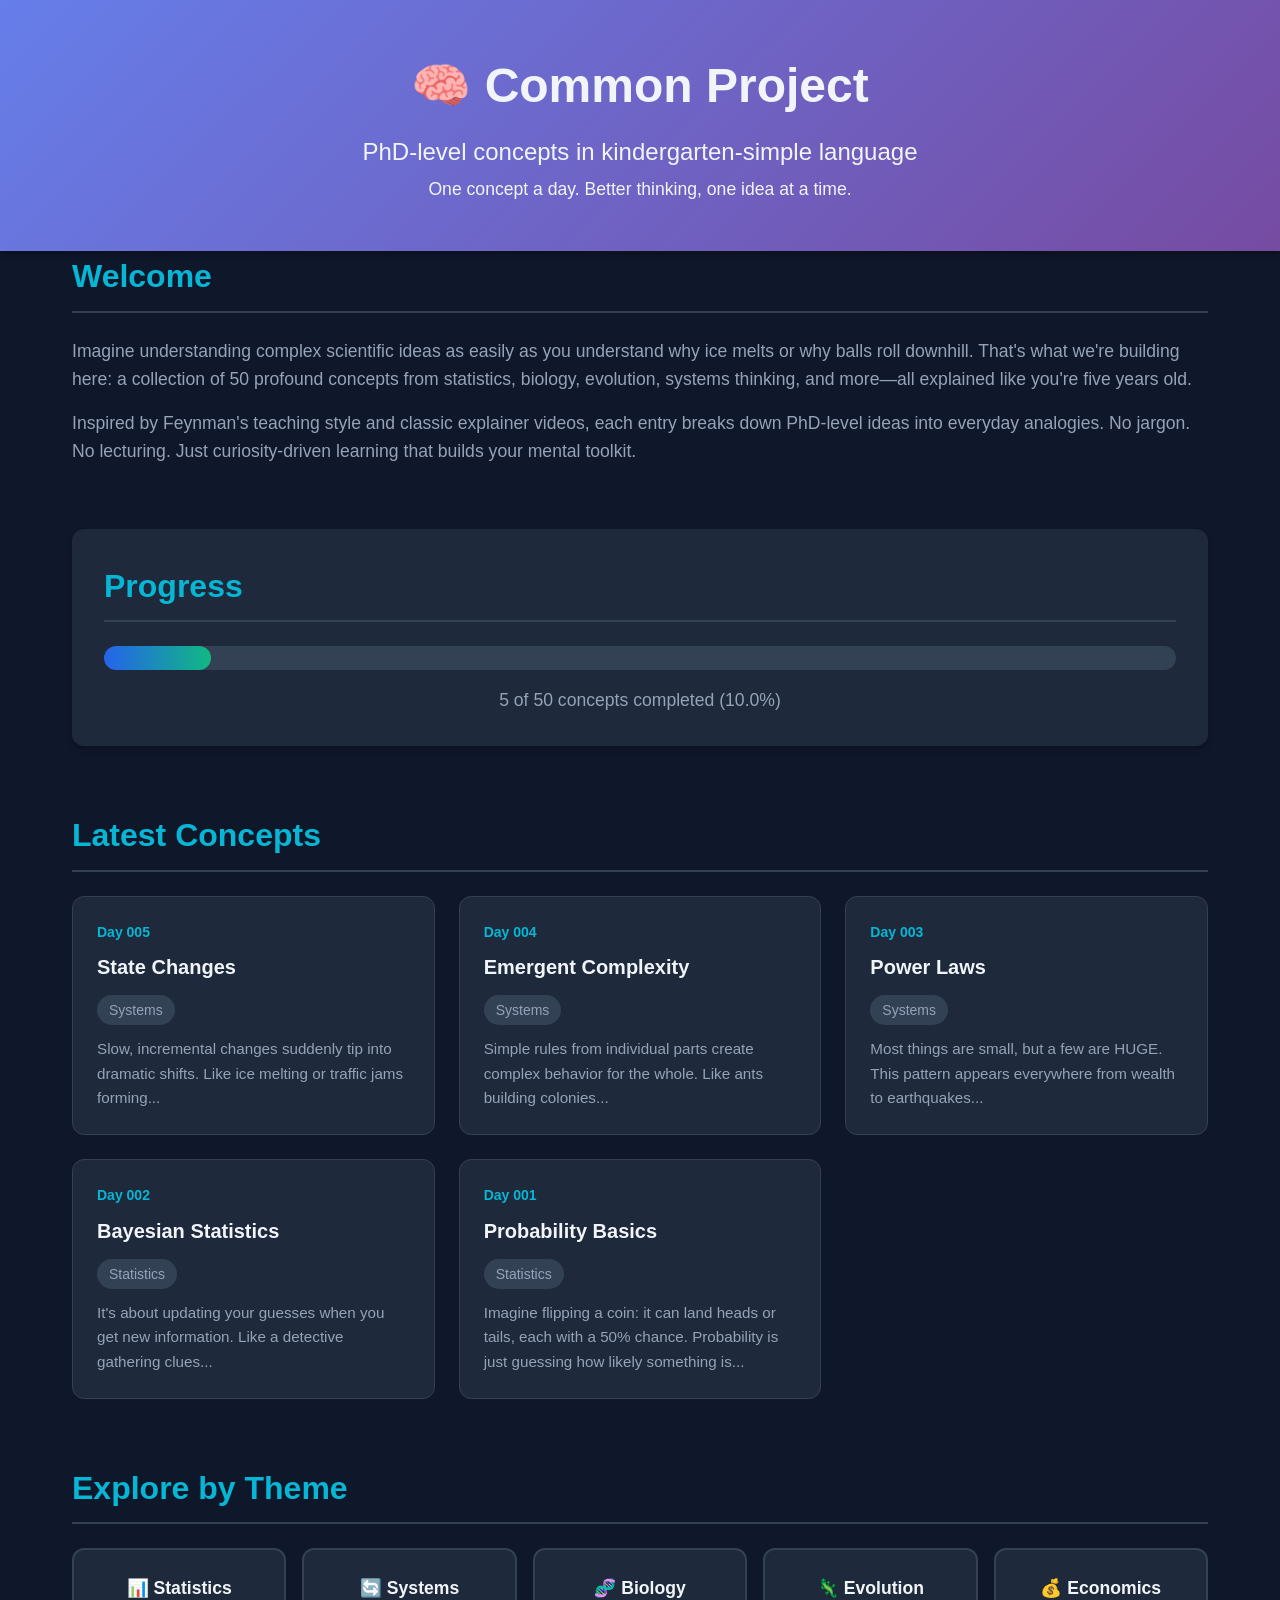
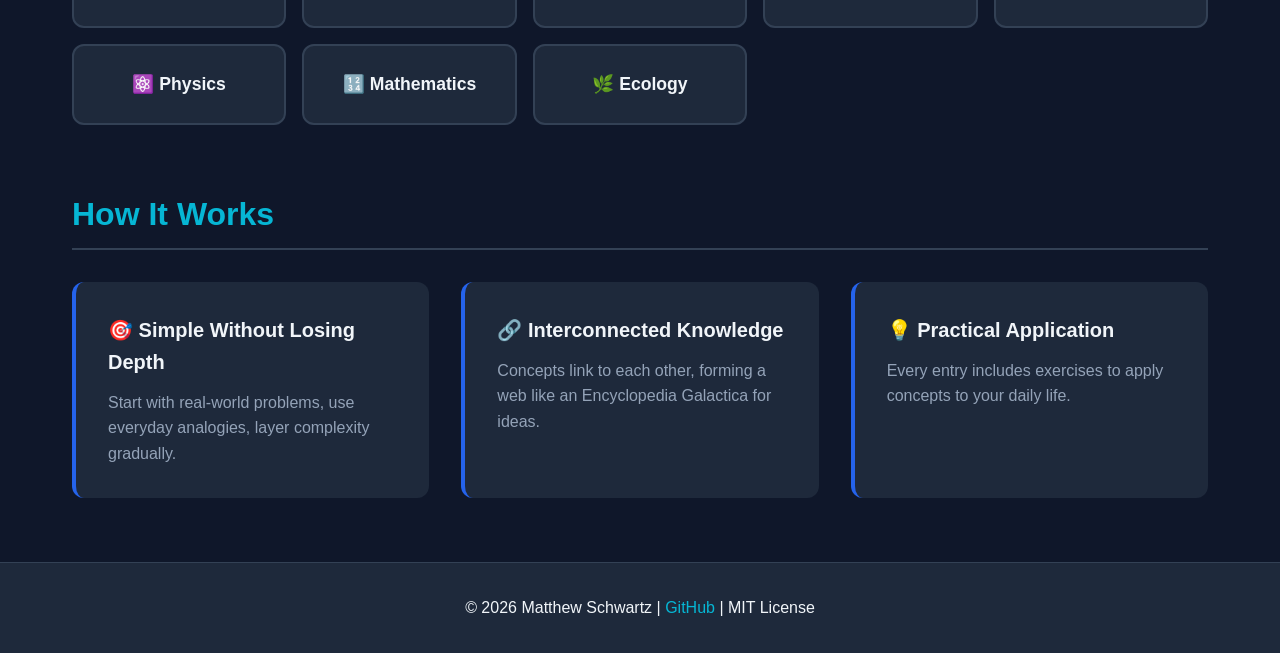
==== docs/index.html @ bb68b334 "feat: Complete repository build-out with comprehensive improvements - Initial 5 concept entries (Day" ====
<!DOCTYPE html>
<html lang="en">
<head>
    <meta charset="UTF-8">
    <meta name="viewport" content="width=device-width, initial-scale=1.0">
    <meta name="description" content="Common Project: PhD-level concepts explained in kindergarten-simple language. One concept a day to build better mental models.">
    <meta name="author" content="Matthew Schwartz">
    <title>Common Project - One Concept a Day</title>
    <link rel="stylesheet" href="styles.css">
</head>
<body>
    <header>
        <div class="container">
            <h1>🧠 Common Project</h1>
            <p class="tagline">PhD-level concepts in kindergarten-simple language</p>
            <p class="subtitle">One concept a day. Better thinking, one idea at a time.</p>
        </div>
    </header>

    <main class="container">
        <section class="intro">
            <h2>Welcome</h2>
            <p>
                Imagine understanding complex scientific ideas as easily as you understand why ice melts or 
                why balls roll downhill. That's what we're building here: a collection of 50 profound concepts 
                from statistics, biology, evolution, systems thinking, and more—all explained like you're five years old.
            </p>
            <p>
                Inspired by Feynman's teaching style and classic explainer videos, each entry breaks down 
                PhD-level ideas into everyday analogies. No jargon. No lecturing. Just curiosity-driven learning 
                that builds your mental toolkit.
            </p>
        </section>

        <section class="progress">
            <h2>Progress</h2>
            <div class="progress-bar">
                <div class="progress-fill" id="progressBar"></div>
            </div>
            <p id="progressText">Loading...</p>
        </section>

        <section class="entries">
            <h2>Latest Concepts</h2>
            <div id="entriesList" class="entries-grid">
                <!-- Entries will be loaded dynamically -->
            </div>
        </section>

        <section class="themes">
            <h2>Explore by Theme</h2>
            <div class="theme-grid">
                <a href="#statistics" class="theme-card">📊 Statistics</a>
                <a href="#systems" class="theme-card">🔄 Systems</a>
                <a href="#biology" class="theme-card">🧬 Biology</a>
                <a href="#evolution" class="theme-card">🦎 Evolution</a>
                <a href="#economics" class="theme-card">💰 Economics</a>
                <a href="#physics" class="theme-card">⚛️ Physics</a>
                <a href="#mathematics" class="theme-card">🔢 Mathematics</a>
                <a href="#ecology" class="theme-card">🌿 Ecology</a>
            </div>
        </section>

        <section class="about">
            <h2>How It Works</h2>
            <div class="features">
                <div class="feature">
                    <h3>🎯 Simple Without Losing Depth</h3>
                    <p>Start with real-world problems, use everyday analogies, layer complexity gradually.</p>
                </div>
                <div class="feature">
                    <h3>🔗 Interconnected Knowledge</h3>
                    <p>Concepts link to each other, forming a web like an Encyclopedia Galactica for ideas.</p>
                </div>
                <div class="feature">
                    <h3>💡 Practical Application</h3>
                    <p>Every entry includes exercises to apply concepts to your daily life.</p>
                </div>
            </div>
        </section>
    </main>

    <footer>
        <div class="container">
            <p>&copy; 2026 Matthew Schwartz | <a href="https://github.com/Matthew41785338/common-projects">GitHub</a> | MIT License</p>
        </div>
    </footer>

    <script src="script.js"></script>
</body>
</html>
---- docs/styles.css ----
:root {
    --primary-color: #2563eb;
    --secondary-color: #7c3aed;
    --background: #0f172a;
    --surface: #1e293b;
    --text: #f1f5f9;
    --text-muted: #94a3b8;
    --accent: #06b6d4;
    --success: #10b981;
    --border: #334155;
    --gradient: linear-gradient(135deg, #667eea 0%, #764ba2 100%);
}

* {
    margin: 0;
    padding: 0;
    box-sizing: border-box;
}

body {
    font-family: 'Inter', -apple-system, BlinkMacSystemFont, 'Segoe UI', Roboto, sans-serif;
    background: var(--background);
    color: var(--text);
    line-height: 1.6;
    min-height: 100vh;
}

.container {
    max-width: 1200px;
    margin: 0 auto;
    padding: 0 2rem;
}

/* Header */
header {
    background: var(--gradient);
    padding: 3rem 0;
    text-align: center;
    box-shadow: 0 4px 6px rgba(0, 0, 0, 0.3);
}

header h1 {
    font-size: 3rem;
    font-weight: 800;
    margin-bottom: 0.5rem;
    animation: fadeInDown 0.8s ease;
}

.tagline {
    font-size: 1.5rem;
    opacity: 0.95;
    margin-bottom: 0.25rem;
    animation: fadeInDown 0.8s ease 0.2s both;
}

.subtitle {
    font-size: 1.1rem;
    opacity: 0.85;
    animation: fadeInDown 0.8s ease 0.4s both;
}

/* Main Content */
main {
    padding: 3rem 0;
}

section {
    margin-bottom: 4rem;
}

h2 {
    font-size: 2rem;
    margin-bottom: 1.5rem;
    color: var(--accent);
    border-bottom: 2px solid var(--border);
    padding-bottom: 0.5rem;
}

/* Intro */
.intro p {
    font-size: 1.1rem;
    margin-bottom: 1rem;
    color: var(--text-muted);
}

/* Progress Bar */
.progress {
    background: var(--surface);
    padding: 2rem;
    border-radius: 12px;
    box-shadow: 0 4px 6px rgba(0, 0, 0, 0.2);
}

.progress-bar {
    width: 100%;
    height: 24px;
    background: var(--border);
    border-radius: 12px;
    overflow: hidden;
    margin-bottom: 1rem;
}

.progress-fill {
    height: 100%;
    background: linear-gradient(90deg, var(--primary-color), var(--success));
    border-radius: 12px;
    transition: width 1s ease;
    width: 0%;
}

#progressText {
    text-align: center;
    font-size: 1.1rem;
    color: var(--text-muted);
}

/* Entries Grid */
.entries-grid {
    display: grid;
    grid-template-columns: repeat(auto-fill, minmax(320px, 1fr));
    gap: 1.5rem;
}

.entry-card {
    background: var(--surface);
    border-radius: 12px;
    padding: 1.5rem;
    border: 1px solid var(--border);
    transition: all 0.3s ease;
    cursor: pointer;
    text-decoration: none;
    color: inherit;
    display: block;
}

.entry-card:hover {
    transform: translateY(-4px);
    box-shadow: 0 8px 16px rgba(99, 102, 241, 0.3);
    border-color: var(--primary-color);
}

.entry-card .day {
    font-size: 0.875rem;
    color: var(--accent);
    font-weight: 600;
    margin-bottom: 0.5rem;
}

.entry-card h3 {
    font-size: 1.25rem;
    margin-bottom: 0.75rem;
    color: var(--text);
}

.entry-card .theme {
    display: inline-block;
    background: var(--border);
    color: var(--text-muted);
    padding: 0.25rem 0.75rem;
    border-radius: 20px;
    font-size: 0.875rem;
}

.entry-card .excerpt {
    color: var(--text-muted);
    margin-top: 0.75rem;
    font-size: 0.95rem;
}

/* Theme Grid */
.theme-grid {
    display: grid;
    grid-template-columns: repeat(auto-fill, minmax(200px, 1fr));
    gap: 1rem;
}

.theme-card {
    background: var(--surface);
    padding: 1.5rem;
    border-radius: 12px;
    text-align: center;
    text-decoration: none;
    color: var(--text);
    border: 2px solid var(--border);
    transition: all 0.3s ease;
    font-size: 1.1rem;
    font-weight: 600;
}

.theme-card:hover {
    background: var(--primary-color);
    border-color: var(--primary-color);
    transform: scale(1.05);
    box-shadow: 0 6px 12px rgba(37, 99, 235, 0.4);
}

/* Features */
.features {
    display: grid;
    grid-template-columns: repeat(auto-fit, minmax(280px, 1fr));
    gap: 2rem;
    margin-top: 2rem;
}

.feature {
    background: var(--surface);
    padding: 2rem;
    border-radius: 12px;
    border-left: 4px solid var(--primary-color);
}

.feature h3 {
    font-size: 1.25rem;
    margin-bottom: 0.75rem;
    color: var(--text);
}

.feature p {
    color: var(--text-muted);
}

/* Footer */
footer {
    background: var(--surface);
    padding: 2rem 0;
    text-align: center;
    border-top: 1px solid var(--border);
    margin-top: 4rem;
}

footer a {
    color: var(--accent);
    text-decoration: none;
    transition: color 0.3s ease;
}

footer a:hover {
    color: var(--primary-color);
}

/* Animations */
@keyframes fadeInDown {
    from {
        opacity: 0;
        transform: translateY(-20px);
    }
    to {
        opacity: 1;
        transform: translateY(0);
    }
}

/* Responsive */
@media (max-width: 768px) {
    header h1 {
        font-size: 2rem;
    }
    
    .tagline {
        font-size: 1.2rem;
    }
    
    .entries-grid,
    .theme-grid {
        grid-template-columns: 1fr;
    }
}
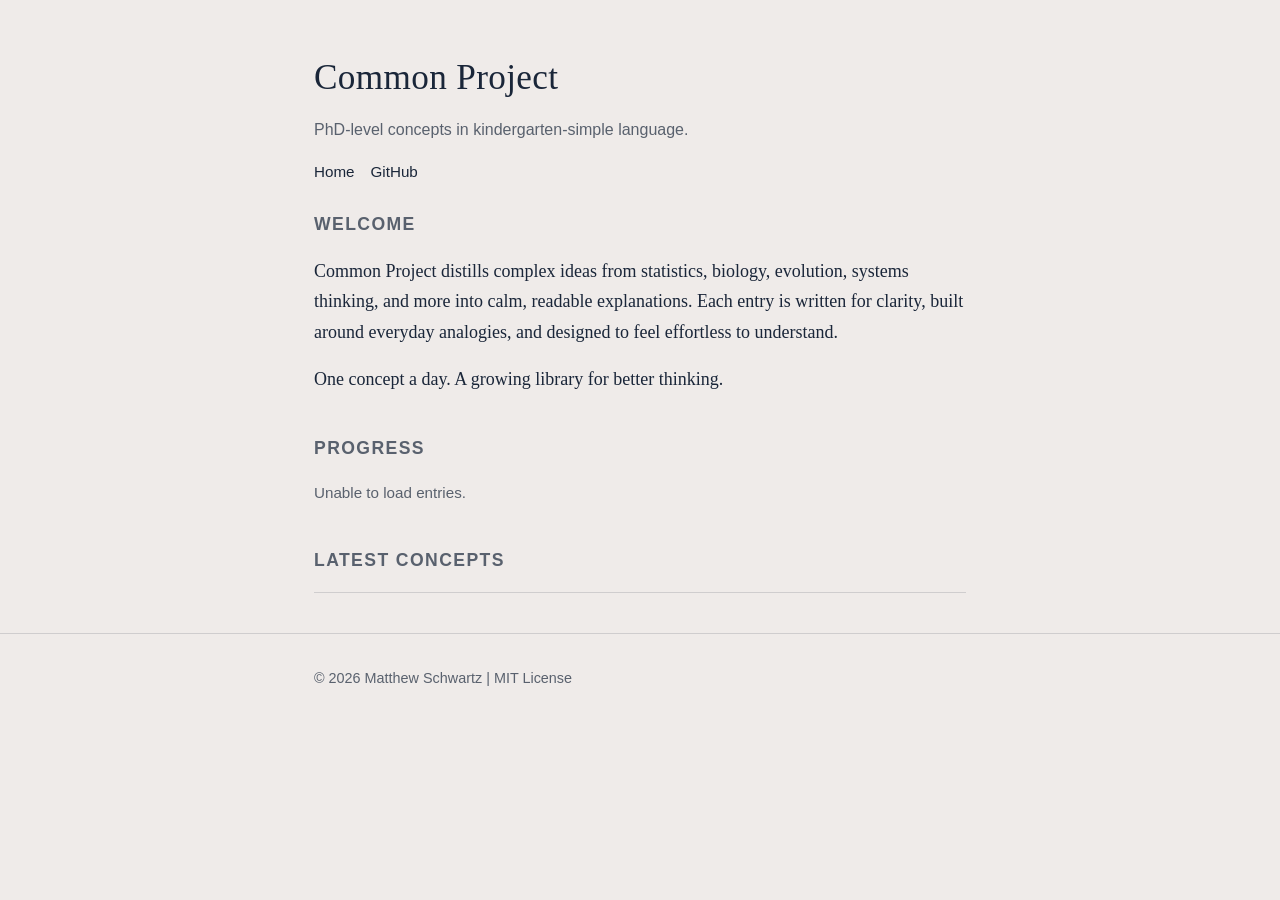
==== commit 62655865: "Redesign UI and refactor build pipeline" ====
--- a/docs/index.html
+++ b/docs/index.html
@@ -9,11 +9,14 @@
     <link rel="stylesheet" href="styles.css">
 </head>
 <body>
-    <header>
+    <header class="site-header">
         <div class="container">
-            <h1>🧠 Common Project</h1>
-            <p class="tagline">PhD-level concepts in kindergarten-simple language</p>
-            <p class="subtitle">One concept a day. Better thinking, one idea at a time.</p>
+            <h1 class="site-title">Common Project</h1>
+            <p class="site-subtitle">PhD-level concepts in kindergarten-simple language.</p>
+            <nav class="site-nav">
+                <a href="index.html">Home</a>
+                <a href="https://github.com/Matthew41785338/common-projects">GitHub</a>
+            </nav>
         </div>
     </header>
 
@@ -21,68 +24,31 @@
         <section class="intro">
             <h2>Welcome</h2>
             <p>
-                Imagine understanding complex scientific ideas as easily as you understand why ice melts or 
-                why balls roll downhill. That's what we're building here: a collection of 50 profound concepts 
-                from statistics, biology, evolution, systems thinking, and more—all explained like you're five years old.
+                Common Project distills complex ideas from statistics, biology, evolution, systems thinking, and more
+                into calm, readable explanations. Each entry is written for clarity, built around everyday analogies,
+                and designed to feel effortless to understand.
             </p>
             <p>
-                Inspired by Feynman's teaching style and classic explainer videos, each entry breaks down 
-                PhD-level ideas into everyday analogies. No jargon. No lecturing. Just curiosity-driven learning 
-                that builds your mental toolkit.
+                One concept a day. A growing library for better thinking.
             </p>
         </section>
 
         <section class="progress">
             <h2>Progress</h2>
-            <div class="progress-bar">
-                <div class="progress-fill" id="progressBar"></div>
-            </div>
-            <p id="progressText">Loading...</p>
+            <p id="progressText" class="progress-line">Loading...</p>
         </section>
 
         <section class="entries">
             <h2>Latest Concepts</h2>
-            <div id="entriesList" class="entries-grid">
+            <ul id="entriesList" class="entries-list">
                 <!-- Entries will be loaded dynamically -->
-            </div>
-        </section>
-
-        <section class="themes">
-            <h2>Explore by Theme</h2>
-            <div class="theme-grid">
-                <a href="#statistics" class="theme-card">📊 Statistics</a>
-                <a href="#systems" class="theme-card">🔄 Systems</a>
-                <a href="#biology" class="theme-card">🧬 Biology</a>
-                <a href="#evolution" class="theme-card">🦎 Evolution</a>
-                <a href="#economics" class="theme-card">💰 Economics</a>
-                <a href="#physics" class="theme-card">⚛️ Physics</a>
-                <a href="#mathematics" class="theme-card">🔢 Mathematics</a>
-                <a href="#ecology" class="theme-card">🌿 Ecology</a>
-            </div>
-        </section>
-
-        <section class="about">
-            <h2>How It Works</h2>
-            <div class="features">
-                <div class="feature">
-                    <h3>🎯 Simple Without Losing Depth</h3>
-                    <p>Start with real-world problems, use everyday analogies, layer complexity gradually.</p>
-                </div>
-                <div class="feature">
-                    <h3>🔗 Interconnected Knowledge</h3>
-                    <p>Concepts link to each other, forming a web like an Encyclopedia Galactica for ideas.</p>
-                </div>
-                <div class="feature">
-                    <h3>💡 Practical Application</h3>
-                    <p>Every entry includes exercises to apply concepts to your daily life.</p>
-                </div>
-            </div>
+            </ul>
         </section>
     </main>
 
-    <footer>
+    <footer class="site-footer">
         <div class="container">
-            <p>&copy; 2026 Matthew Schwartz | <a href="https://github.com/Matthew41785338/common-projects">GitHub</a> | MIT License</p>
+            <p>&copy; 2026 Matthew Schwartz | MIT License</p>
         </div>
     </footer>
 
--- a/docs/styles.css
+++ b/docs/styles.css
@@ -1,14 +1,12 @@
 :root {
-    --primary-color: #2563eb;
-    --secondary-color: #7c3aed;
-    --background: #0f172a;
-    --surface: #1e293b;
-    --text: #f1f5f9;
-    --text-muted: #94a3b8;
-    --accent: #06b6d4;
-    --success: #10b981;
-    --border: #334155;
-    --gradient: linear-gradient(135deg, #667eea 0%, #764ba2 100%);
+    --bg-color: #efebe9;
+    --text-color: #1a2639;
+    --text-muted: rgba(26, 38, 57, 0.7);
+    --link-color: #1a2639;
+    --link-hover: rgba(26, 38, 57, 0.6);
+    --border-color: rgba(26, 38, 57, 0.15);
+    --container-width: 700px;
+    --container-padding: 24px;
 }
 
 * {
@@ -18,250 +16,190 @@
 }
 
 body {
-    font-family: 'Inter', -apple-system, BlinkMacSystemFont, 'Segoe UI', Roboto, sans-serif;
-    background: var(--background);
-    color: var(--text);
-    line-height: 1.6;
-    min-height: 100vh;
+    background: var(--bg-color);
+    color: var(--text-color);
+    font-family: Georgia, "Times New Roman", serif;
+    font-size: 18px;
+    line-height: 1.7;
+}
+
+a {
+    color: var(--link-color);
+    text-decoration: none;
+    border-bottom: 1px solid transparent;
+    transition: border-color 0.2s ease, color 0.2s ease;
+}
+
+a:hover {
+    color: var(--link-hover);
+    border-color: var(--link-hover);
 }
 
 .container {
-    max-width: 1200px;
+    max-width: var(--container-width);
     margin: 0 auto;
-    padding: 0 2rem;
-}
-
-/* Header */
-header {
-    background: var(--gradient);
-    padding: 3rem 0;
-    text-align: center;
-    box-shadow: 0 4px 6px rgba(0, 0, 0, 0.3);
-}
-
-header h1 {
-    font-size: 3rem;
-    font-weight: 800;
-    margin-bottom: 0.5rem;
-    animation: fadeInDown 0.8s ease;
-}
-
-.tagline {
-    font-size: 1.5rem;
-    opacity: 0.95;
-    margin-bottom: 0.25rem;
-    animation: fadeInDown 0.8s ease 0.2s both;
-}
-
-.subtitle {
+    padding: 0 var(--container-padding);
+}
+
+.site-header {
+    padding: 48px 0 24px;
+}
+
+.site-title {
+    font-size: 2.2rem;
+    font-weight: 500;
+    letter-spacing: 0.01em;
+    margin-bottom: 8px;
+}
+
+.site-subtitle {
+    font-family: "Helvetica Neue", Arial, sans-serif;
+    font-size: 1rem;
+    color: var(--text-muted);
+}
+
+.site-nav {
+    margin-top: 16px;
+    font-family: "Helvetica Neue", Arial, sans-serif;
+    font-size: 0.95rem;
+    display: flex;
+    gap: 16px;
+    flex-wrap: wrap;
+}
+
+main {
+    padding: 24px 0 64px;
+}
+
+section {
+    margin-bottom: 40px;
+}
+
+h2 {
+    font-family: "Helvetica Neue", Arial, sans-serif;
     font-size: 1.1rem;
-    opacity: 0.85;
-    animation: fadeInDown 0.8s ease 0.4s both;
-}
-
-/* Main Content */
-main {
-    padding: 3rem 0;
-}
-
-section {
-    margin-bottom: 4rem;
-}
-
-h2 {
+    text-transform: uppercase;
+    letter-spacing: 0.08em;
+    color: var(--text-muted);
+    margin-bottom: 16px;
+}
+
+.intro p {
+    margin-bottom: 16px;
+}
+
+.progress-line {
+    font-family: "Helvetica Neue", Arial, sans-serif;
+    font-size: 0.95rem;
+    color: var(--text-muted);
+}
+
+.entries-list {
+    list-style: none;
+    border-top: 1px solid var(--border-color);
+}
+
+.entry-item {
+    padding: 18px 0;
+    border-bottom: 1px solid var(--border-color);
+}
+
+.entry-meta {
+    font-family: "Helvetica Neue", Arial, sans-serif;
+    font-size: 0.85rem;
+    color: var(--text-muted);
+    margin-bottom: 6px;
+}
+
+.entry-title {
+    font-size: 1.25rem;
+    font-weight: 500;
+    margin-bottom: 6px;
+}
+
+.entry-excerpt {
+    color: var(--text-muted);
+    font-size: 1rem;
+}
+
+.site-footer {
+    padding: 32px 0 48px;
+    border-top: 1px solid var(--border-color);
+    font-family: "Helvetica Neue", Arial, sans-serif;
+    font-size: 0.9rem;
+    color: var(--text-muted);
+}
+
+.entry-header {
+    padding: 32px 0 16px;
+}
+
+.entry-day {
+    font-family: "Helvetica Neue", Arial, sans-serif;
+    font-size: 0.9rem;
+    color: var(--text-muted);
+    text-transform: uppercase;
+    letter-spacing: 0.08em;
+    margin-bottom: 8px;
+}
+
+.entry-heading {
     font-size: 2rem;
-    margin-bottom: 1.5rem;
-    color: var(--accent);
-    border-bottom: 2px solid var(--border);
-    padding-bottom: 0.5rem;
-}
-
-/* Intro */
-.intro p {
-    font-size: 1.1rem;
-    margin-bottom: 1rem;
-    color: var(--text-muted);
-}
-
-/* Progress Bar */
-.progress {
-    background: var(--surface);
-    padding: 2rem;
-    border-radius: 12px;
-    box-shadow: 0 4px 6px rgba(0, 0, 0, 0.2);
-}
-
-.progress-bar {
-    width: 100%;
-    height: 24px;
-    background: var(--border);
-    border-radius: 12px;
-    overflow: hidden;
-    margin-bottom: 1rem;
-}
-
-.progress-fill {
-    height: 100%;
-    background: linear-gradient(90deg, var(--primary-color), var(--success));
-    border-radius: 12px;
-    transition: width 1s ease;
-    width: 0%;
-}
-
-#progressText {
-    text-align: center;
-    font-size: 1.1rem;
-    color: var(--text-muted);
-}
-
-/* Entries Grid */
-.entries-grid {
-    display: grid;
-    grid-template-columns: repeat(auto-fill, minmax(320px, 1fr));
-    gap: 1.5rem;
-}
-
-.entry-card {
-    background: var(--surface);
-    border-radius: 12px;
-    padding: 1.5rem;
-    border: 1px solid var(--border);
-    transition: all 0.3s ease;
-    cursor: pointer;
-    text-decoration: none;
-    color: inherit;
-    display: block;
-}
-
-.entry-card:hover {
-    transform: translateY(-4px);
-    box-shadow: 0 8px 16px rgba(99, 102, 241, 0.3);
-    border-color: var(--primary-color);
-}
-
-.entry-card .day {
-    font-size: 0.875rem;
-    color: var(--accent);
-    font-weight: 600;
-    margin-bottom: 0.5rem;
-}
-
-.entry-card h3 {
-    font-size: 1.25rem;
-    margin-bottom: 0.75rem;
-    color: var(--text);
-}
-
-.entry-card .theme {
-    display: inline-block;
-    background: var(--border);
-    color: var(--text-muted);
-    padding: 0.25rem 0.75rem;
-    border-radius: 20px;
-    font-size: 0.875rem;
-}
-
-.entry-card .excerpt {
-    color: var(--text-muted);
-    margin-top: 0.75rem;
-    font-size: 0.95rem;
-}
-
-/* Theme Grid */
-.theme-grid {
-    display: grid;
-    grid-template-columns: repeat(auto-fill, minmax(200px, 1fr));
-    gap: 1rem;
-}
-
-.theme-card {
-    background: var(--surface);
-    padding: 1.5rem;
-    border-radius: 12px;
-    text-align: center;
-    text-decoration: none;
-    color: var(--text);
-    border: 2px solid var(--border);
-    transition: all 0.3s ease;
-    font-size: 1.1rem;
-    font-weight: 600;
-}
-
-.theme-card:hover {
-    background: var(--primary-color);
-    border-color: var(--primary-color);
-    transform: scale(1.05);
-    box-shadow: 0 6px 12px rgba(37, 99, 235, 0.4);
-}
-
-/* Features */
-.features {
-    display: grid;
-    grid-template-columns: repeat(auto-fit, minmax(280px, 1fr));
-    gap: 2rem;
-    margin-top: 2rem;
-}
-
-.feature {
-    background: var(--surface);
-    padding: 2rem;
-    border-radius: 12px;
-    border-left: 4px solid var(--primary-color);
-}
-
-.feature h3 {
-    font-size: 1.25rem;
-    margin-bottom: 0.75rem;
-    color: var(--text);
-}
-
-.feature p {
-    color: var(--text-muted);
-}
-
-/* Footer */
-footer {
-    background: var(--surface);
-    padding: 2rem 0;
-    text-align: center;
-    border-top: 1px solid var(--border);
-    margin-top: 4rem;
-}
-
-footer a {
-    color: var(--accent);
-    text-decoration: none;
-    transition: color 0.3s ease;
-}
-
-footer a:hover {
-    color: var(--primary-color);
-}
-
-/* Animations */
-@keyframes fadeInDown {
-    from {
-        opacity: 0;
-        transform: translateY(-20px);
-    }
-    to {
-        opacity: 1;
-        transform: translateY(0);
-    }
-}
-
-/* Responsive */
+    font-weight: 500;
+    margin-bottom: 8px;
+}
+
+.entry-theme {
+    font-family: "Helvetica Neue", Arial, sans-serif;
+    font-size: 0.95rem;
+    color: var(--text-muted);
+}
+
+.entry-content {
+    margin-top: 24px;
+}
+
+.section {
+    margin: 28px 0;
+}
+
+.section h2 {
+    font-size: 1rem;
+    text-transform: none;
+    letter-spacing: 0.02em;
+    color: var(--text-color);
+    margin-bottom: 12px;
+}
+
+.section ul {
+    list-style: disc;
+    padding-left: 22px;
+}
+
+.section li {
+    margin-bottom: 6px;
+}
+
+.back-link {
+    font-family: "Helvetica Neue", Arial, sans-serif;
+    font-size: 0.95rem;
+    color: var(--text-muted);
+}
+
 @media (max-width: 768px) {
-    header h1 {
-        font-size: 2rem;
-    }
-    
-    .tagline {
-        font-size: 1.2rem;
-    }
-    
-    .entries-grid,
-    .theme-grid {
-        grid-template-columns: 1fr;
-    }
-}
+    body {
+        font-size: 16px;
+    }
+
+    .site-title {
+        font-size: 1.9rem;
+    }
+
+    .entry-heading {
+        font-size: 1.7rem;
+    }
+
+    .container {
+        padding: 0 18px;
+    }
+}
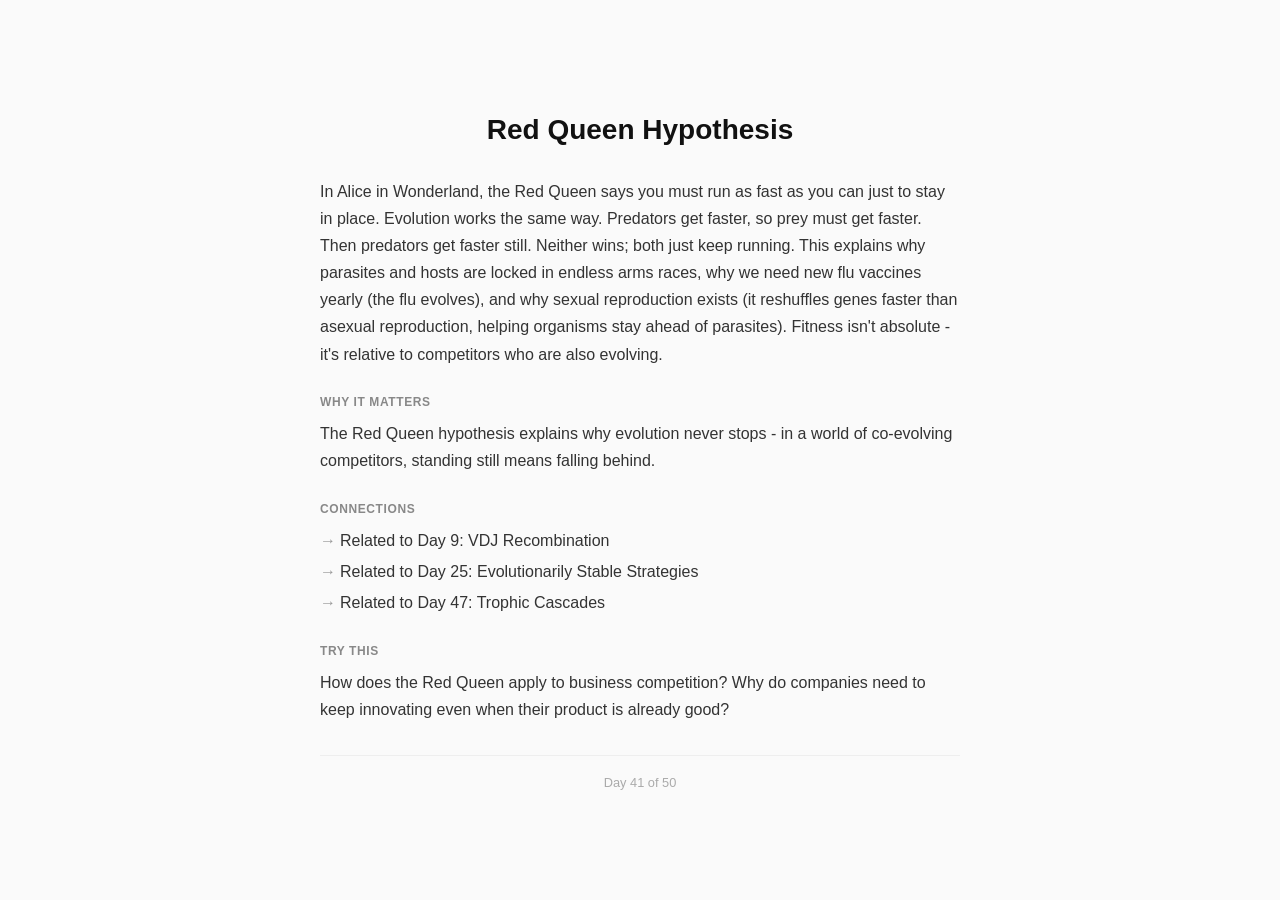
==== commit 435a43f3: "Refine page to minimal daily concept display with full explanations - Redesign to ultra-minimal sing" ====
--- a/docs/index.html
+++ b/docs/index.html
@@ -3,55 +3,14 @@
 <head>
     <meta charset="UTF-8">
     <meta name="viewport" content="width=device-width, initial-scale=1.0">
-    <meta name="description" content="Common Project: PhD-level concepts explained in kindergarten-simple language. One concept a day to build better mental models.">
-    <meta name="author" content="Matthew Schwartz">
-    <title>Common Project - One Concept a Day</title>
+    <meta name="description" content="One concept a day. PhD-level ideas in kindergarten-simple language.">
+    <title>Common Project</title>
     <link rel="stylesheet" href="styles.css">
 </head>
 <body>
-    <header class="site-header">
-        <div class="container">
-            <h1 class="site-title">Common Project</h1>
-            <p class="site-subtitle">PhD-level concepts in kindergarten-simple language.</p>
-            <nav class="site-nav">
-                <a href="index.html">Home</a>
-                <a href="https://github.com/Matthew41785338/common-projects">GitHub</a>
-            </nav>
-        </div>
-    </header>
-
-    <main class="container">
-        <section class="intro">
-            <h2>Welcome</h2>
-            <p>
-                Common Project distills complex ideas from statistics, biology, evolution, systems thinking, and more
-                into calm, readable explanations. Each entry is written for clarity, built around everyday analogies,
-                and designed to feel effortless to understand.
-            </p>
-            <p>
-                One concept a day. A growing library for better thinking.
-            </p>
-        </section>
-
-        <section class="progress">
-            <h2>Progress</h2>
-            <p id="progressText" class="progress-line">Loading...</p>
-        </section>
-
-        <section class="entries">
-            <h2>Latest Concepts</h2>
-            <ul id="entriesList" class="entries-list">
-                <!-- Entries will be loaded dynamically -->
-            </ul>
-        </section>
+    <main id="concept-container">
+        <p class="loading">Loading today's concept...</p>
     </main>
-
-    <footer class="site-footer">
-        <div class="container">
-            <p>&copy; 2026 Matthew Schwartz | MIT License</p>
-        </div>
-    </footer>
-
     <script src="script.js"></script>
 </body>
 </html>
--- a/docs/styles.css
+++ b/docs/styles.css
@@ -1,14 +1,3 @@
-:root {
-    --bg-color: #efebe9;
-    --text-color: #1a2639;
-    --text-muted: rgba(26, 38, 57, 0.7);
-    --link-color: #1a2639;
-    --link-hover: rgba(26, 38, 57, 0.6);
-    --border-color: rgba(26, 38, 57, 0.15);
-    --container-width: 700px;
-    --container-padding: 24px;
-}
-
 * {
     margin: 0;
     padding: 0;
@@ -16,190 +5,93 @@
 }
 
 body {
-    background: var(--bg-color);
-    color: var(--text-color);
-    font-family: Georgia, "Times New Roman", serif;
-    font-size: 18px;
+    font-family: -apple-system, BlinkMacSystemFont, "Segoe UI", Roboto, Helvetica, Arial, sans-serif;
+    background: #fafafa;
+    color: #222;
+    min-height: 100vh;
+    display: flex;
+    justify-content: center;
+    align-items: center;
+    padding: 2rem 1.5rem;
     line-height: 1.7;
 }
 
-a {
-    color: var(--link-color);
-    text-decoration: none;
-    border-bottom: 1px solid transparent;
-    transition: border-color 0.2s ease, color 0.2s ease;
+#concept-container {
+    max-width: 640px;
+    width: 100%;
 }
 
-a:hover {
-    color: var(--link-hover);
-    border-color: var(--link-hover);
-}
-
-.container {
-    max-width: var(--container-width);
-    margin: 0 auto;
-    padding: 0 var(--container-padding);
-}
-
-.site-header {
-    padding: 48px 0 24px;
-}
-
-.site-title {
-    font-size: 2.2rem;
-    font-weight: 500;
-    letter-spacing: 0.01em;
-    margin-bottom: 8px;
-}
-
-.site-subtitle {
-    font-family: "Helvetica Neue", Arial, sans-serif;
-    font-size: 1rem;
-    color: var(--text-muted);
-}
-
-.site-nav {
-    margin-top: 16px;
-    font-family: "Helvetica Neue", Arial, sans-serif;
-    font-size: 0.95rem;
-    display: flex;
-    gap: 16px;
-    flex-wrap: wrap;
-}
-
-main {
-    padding: 24px 0 64px;
-}
-
-section {
-    margin-bottom: 40px;
-}
-
-h2 {
-    font-family: "Helvetica Neue", Arial, sans-serif;
-    font-size: 1.1rem;
-    text-transform: uppercase;
-    letter-spacing: 0.08em;
-    color: var(--text-muted);
-    margin-bottom: 16px;
-}
-
-.intro p {
-    margin-bottom: 16px;
-}
-
-.progress-line {
-    font-family: "Helvetica Neue", Arial, sans-serif;
-    font-size: 0.95rem;
-    color: var(--text-muted);
-}
-
-.entries-list {
-    list-style: none;
-    border-top: 1px solid var(--border-color);
-}
-
-.entry-item {
-    padding: 18px 0;
-    border-bottom: 1px solid var(--border-color);
-}
-
-.entry-meta {
-    font-family: "Helvetica Neue", Arial, sans-serif;
-    font-size: 0.85rem;
-    color: var(--text-muted);
-    margin-bottom: 6px;
-}
-
-.entry-title {
-    font-size: 1.25rem;
-    font-weight: 500;
-    margin-bottom: 6px;
-}
-
-.entry-excerpt {
-    color: var(--text-muted);
+.loading {
+    text-align: center;
+    color: #666;
     font-size: 1rem;
 }
 
-.site-footer {
-    padding: 32px 0 48px;
-    border-top: 1px solid var(--border-color);
-    font-family: "Helvetica Neue", Arial, sans-serif;
-    font-size: 0.9rem;
-    color: var(--text-muted);
-}
-
-.entry-header {
-    padding: 32px 0 16px;
-}
-
-.entry-day {
-    font-family: "Helvetica Neue", Arial, sans-serif;
-    font-size: 0.9rem;
-    color: var(--text-muted);
-    text-transform: uppercase;
-    letter-spacing: 0.08em;
-    margin-bottom: 8px;
-}
-
-.entry-heading {
-    font-size: 2rem;
-    font-weight: 500;
-    margin-bottom: 8px;
-}
-
-.entry-theme {
-    font-family: "Helvetica Neue", Arial, sans-serif;
-    font-size: 0.95rem;
-    color: var(--text-muted);
-}
-
-.entry-content {
-    margin-top: 24px;
+.concept-title {
+    font-size: 1.75rem;
+    font-weight: 600;
+    margin-bottom: 1.5rem;
+    text-align: center;
+    color: #111;
 }
 
 .section {
-    margin: 28px 0;
+    margin-bottom: 1.5rem;
 }
 
-.section h2 {
-    font-size: 1rem;
-    text-transform: none;
-    letter-spacing: 0.02em;
-    color: var(--text-color);
-    margin-bottom: 12px;
+.section-label {
+    font-size: 0.75rem;
+    font-weight: 600;
+    text-transform: uppercase;
+    letter-spacing: 0.05em;
+    color: #888;
+    margin-bottom: 0.5rem;
 }
 
-.section ul {
-    list-style: disc;
-    padding-left: 22px;
+.section-content {
+    font-size: 1rem;
+    color: #333;
 }
 
-.section li {
-    margin-bottom: 6px;
+.section-content ul {
+    list-style: none;
+    padding: 0;
 }
 
-.back-link {
-    font-family: "Helvetica Neue", Arial, sans-serif;
-    font-size: 0.95rem;
-    color: var(--text-muted);
+.section-content li {
+    margin-bottom: 0.25rem;
+    padding-left: 1.25rem;
+    position: relative;
 }
 
-@media (max-width: 768px) {
+.section-content li::before {
+    content: "\2192";
+    position: absolute;
+    left: 0;
+    color: #999;
+}
+
+.day-indicator {
+    text-align: center;
+    font-size: 0.8rem;
+    color: #aaa;
+    margin-top: 2rem;
+    padding-top: 1rem;
+    border-top: 1px solid #eee;
+}
+
+@media (max-width: 600px) {
     body {
-        font-size: 16px;
+        padding: 1.5rem 1rem;
+        align-items: flex-start;
+        padding-top: 2rem;
     }
 
-    .site-title {
-        font-size: 1.9rem;
+    .concept-title {
+        font-size: 1.5rem;
     }
 
-    .entry-heading {
-        font-size: 1.7rem;
-    }
-
-    .container {
-        padding: 0 18px;
+    .section-content {
+        font-size: 0.95rem;
     }
 }
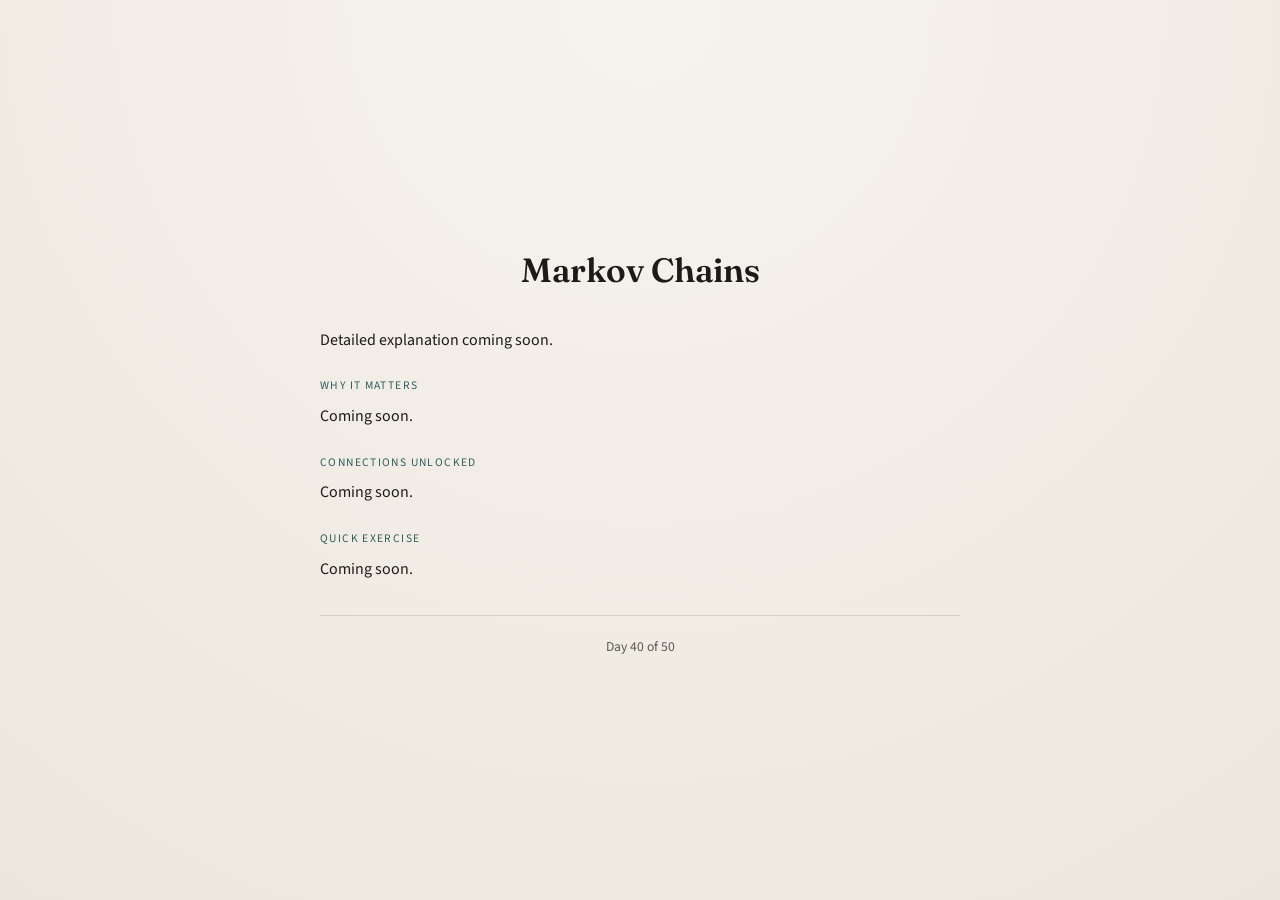
==== commit 5ef812fb: "Deploy minimal daily concept UX with organized structure - Reorganize docs/ into css/, js/, data/ su" ====
--- a/docs/index.html
+++ b/docs/index.html
@@ -1,16 +1,16 @@
-<!DOCTYPE html>
+﻿<!doctype html>
 <html lang="en">
 <head>
-    <meta charset="UTF-8">
-    <meta name="viewport" content="width=device-width, initial-scale=1.0">
-    <meta name="description" content="One concept a day. PhD-level ideas in kindergarten-simple language.">
-    <title>Common Project</title>
-    <link rel="stylesheet" href="styles.css">
+  <meta charset="UTF-8">
+  <meta name="viewport" content="width=device-width, initial-scale=1">
+  <meta name="description" content="One concept a day. PhD-level ideas in kindergarten-simple language.">
+  <title>Common Project</title>
+  <link rel="stylesheet" href="css/style.css">
 </head>
 <body>
-    <main id="concept-container">
-        <p class="loading">Loading today's concept...</p>
-    </main>
-    <script src="script.js"></script>
+  <main id="concept-container" role="main" aria-live="polite">
+    <p class="loading">Loading today's concept...</p>
+  </main>
+  <script src="js/script.js"></script>
 </body>
 </html>
--- a/docs/css/style.css
+++ b/docs/css/style.css
@@ -0,0 +1,91 @@
+﻿@import url("https://fonts.googleapis.com/css2?family=Fraunces:wght@400;600&family=Source+Sans+3:wght@400;600&display=swap");
+
+:root {
+  --bg: #f6f3ee;
+  --bg-accent: #ece6dc;
+  --ink: #1c1b1a;
+  --muted: #5b5a57;
+  --rule: #d9d2c6;
+  --accent: #2f5f5a;
+}
+
+* {
+  box-sizing: border-box;
+  margin: 0;
+  padding: 0;
+}
+
+body {
+  font-family: "Source Sans 3", "Segoe UI", sans-serif;
+  background: radial-gradient(circle at top, var(--bg), var(--bg-accent));
+  color: var(--ink);
+  min-height: 100vh;
+  display: flex;
+  align-items: center;
+  justify-content: center;
+  padding: 3.5rem 1.75rem;
+  line-height: 1.7;
+}
+
+#concept-container {
+  max-width: 640px;
+  width: 100%;
+  animation: fadeIn 300ms ease-out;
+}
+
+.concept-title {
+  font-family: "Fraunces", "Georgia", serif;
+  font-size: 2.1rem;
+  font-weight: 600;
+  text-align: center;
+  margin-bottom: 1.75rem;
+  color: var(--ink);
+}
+
+.section {
+  margin-bottom: 1.4rem;
+}
+
+.section-title {
+  font-size: 0.72rem;
+  letter-spacing: 0.12em;
+  text-transform: uppercase;
+  color: var(--accent);
+  margin-bottom: 0.45rem;
+}
+
+.section-content {
+  font-size: 1rem;
+  color: var(--ink);
+}
+
+.day-indicator {
+  text-align: center;
+  font-size: 0.85rem;
+  color: var(--muted);
+  margin-top: 2rem;
+  padding-top: 1.2rem;
+  border-top: 1px solid var(--rule);
+}
+
+.loading {
+  text-align: center;
+  color: var(--muted);
+  font-size: 1rem;
+}
+
+@keyframes fadeIn {
+  from { opacity: 0; transform: translateY(6px); }
+  to { opacity: 1; transform: translateY(0); }
+}
+
+@media (max-width: 640px) {
+  body {
+    padding: 2.5rem 1.25rem 3rem;
+    align-items: flex-start;
+  }
+
+  .concept-title {
+    font-size: 1.75rem;
+  }
+}
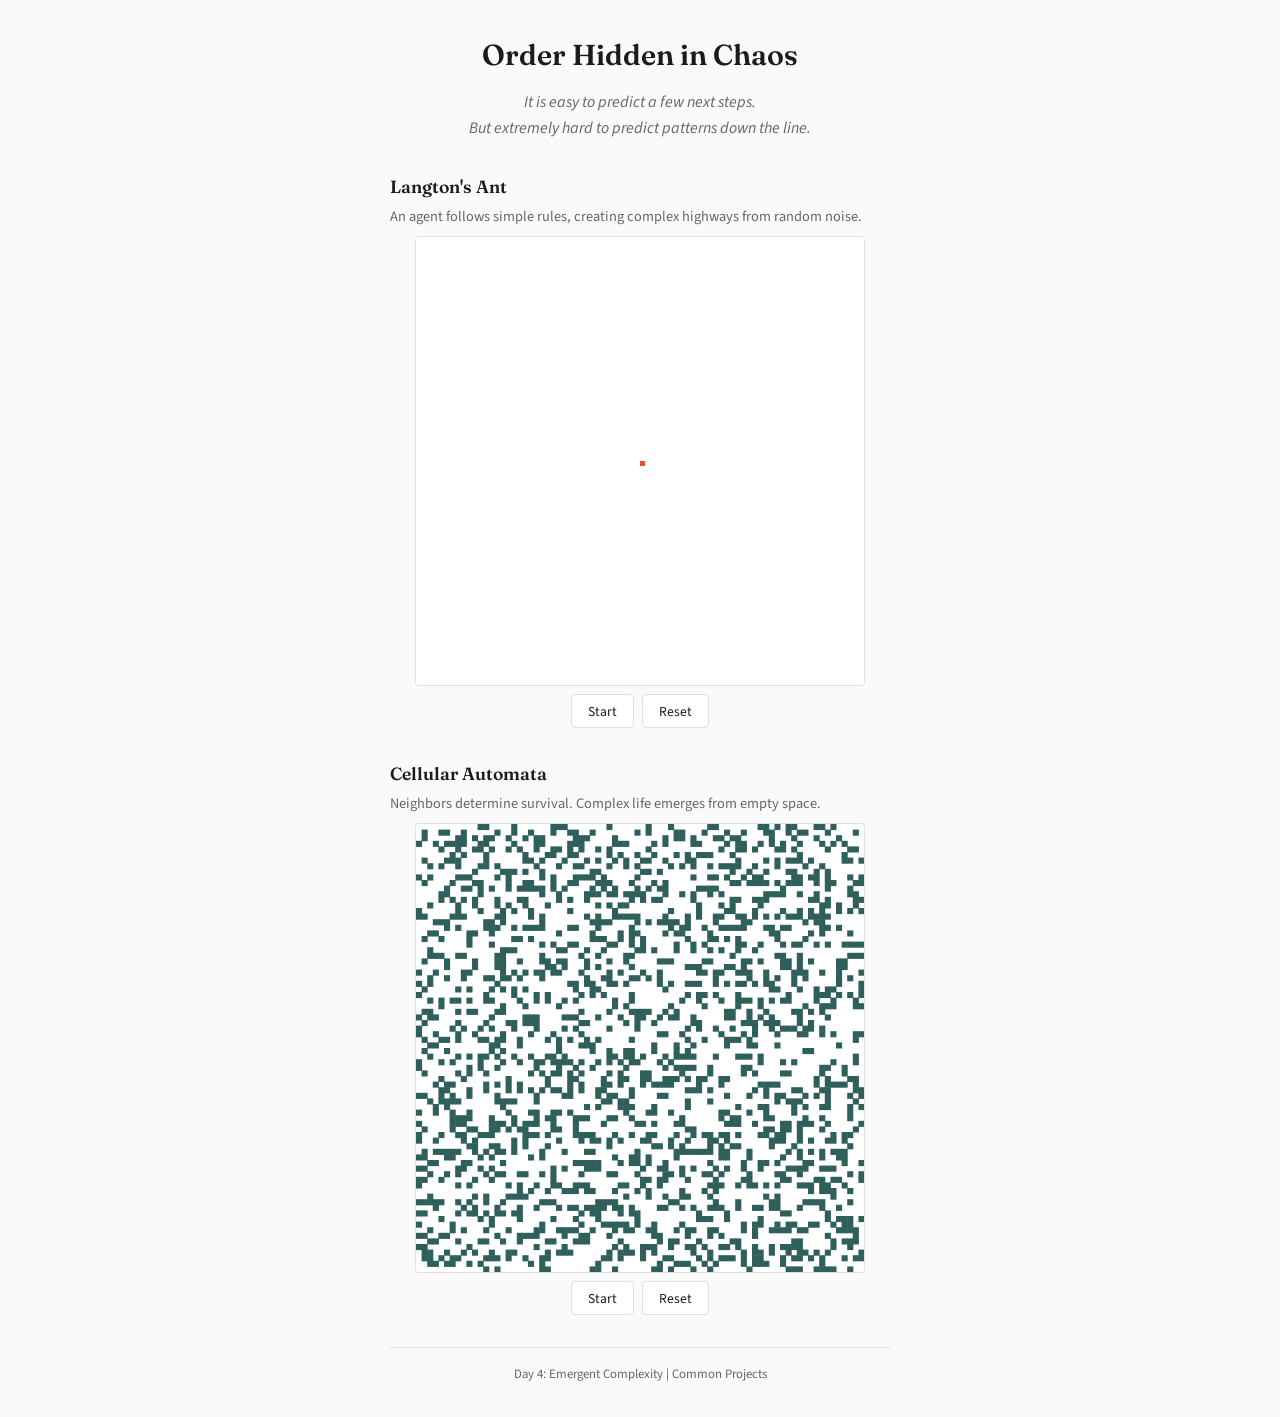
==== commit 21e3d773: "Refactor site for minimal narrative flow with interactive demos - Add "Order Hidden in Chaos" hero w" ====
--- a/docs/index.html
+++ b/docs/index.html
@@ -1,16 +1,45 @@
-﻿<!doctype html>
+<!doctype html>
 <html lang="en">
 <head>
   <meta charset="UTF-8">
   <meta name="viewport" content="width=device-width, initial-scale=1">
-  <meta name="description" content="One concept a day. PhD-level ideas in kindergarten-simple language.">
-  <title>Common Project</title>
+  <meta name="description" content="Order hidden in chaos. Simple rules create complex patterns.">
+  <title>Emergent Complexity | Common Project</title>
   <link rel="stylesheet" href="css/style.css">
 </head>
 <body>
-  <main id="concept-container" role="main" aria-live="polite">
-    <p class="loading">Loading today's concept...</p>
+  <main id="concept-container" role="main">
+    <header class="hero">
+      <h1>Order Hidden in Chaos</h1>
+      <p class="manifesto">It is easy to predict a few next steps.<br>But extremely hard to predict patterns down the line.</p>
+    </header>
+
+    <section class="simulation-section">
+      <h2>Langton's Ant</h2>
+      <p class="sim-description">An agent follows simple rules, creating complex highways from random noise.</p>
+      <div class="simulation-container">
+        <canvas id="ant-canvas" role="img" aria-label="Interactive Langton's Ant simulation showing emergent highway patterns"></canvas>
+      </div>
+      <div class="controls">
+        <button id="ant-start" aria-label="Start Langton's Ant simulation">Start</button>
+        <button id="ant-reset" aria-label="Reset Langton's Ant simulation">Reset</button>
+      </div>
+    </section>
+
+    <section class="simulation-section">
+      <h2>Cellular Automata</h2>
+      <p class="sim-description">Neighbors determine survival. Complex life emerges from empty space.</p>
+      <div class="simulation-container">
+        <canvas id="life-canvas" role="img" aria-label="Interactive Game of Life simulation showing emergent patterns"></canvas>
+      </div>
+      <div class="controls">
+        <button id="life-start" aria-label="Start Game of Life simulation">Start</button>
+        <button id="life-reset" aria-label="Reset Game of Life simulation">Reset</button>
+      </div>
+    </section>
+
+    <footer class="site-footer">Day 4: Emergent Complexity | Common Projects</footer>
   </main>
-  <script src="js/script.js"></script>
+  <script src="js/simulations.js"></script>
 </body>
 </html>
--- a/docs/css/style.css
+++ b/docs/css/style.css
@@ -1,12 +1,11 @@
-﻿@import url("https://fonts.googleapis.com/css2?family=Fraunces:wght@400;600&family=Source+Sans+3:wght@400;600&display=swap");
+@import url("https://fonts.googleapis.com/css2?family=Fraunces:wght@400;600&family=Source+Sans+3:wght@400;600&display=swap");
 
 :root {
-  --bg: #f6f3ee;
-  --bg-accent: #ece6dc;
+  --bg: #fafafa;
   --ink: #1c1b1a;
-  --muted: #5b5a57;
-  --rule: #d9d2c6;
+  --muted: #666;
   --accent: #2f5f5a;
+  --border: #e0e0e0;
 }
 
 * {
@@ -17,75 +16,124 @@
 
 body {
   font-family: "Source Sans 3", "Segoe UI", sans-serif;
-  background: radial-gradient(circle at top, var(--bg), var(--bg-accent));
+  background: var(--bg);
   color: var(--ink);
   min-height: 100vh;
-  display: flex;
-  align-items: center;
-  justify-content: center;
-  padding: 3.5rem 1.75rem;
-  line-height: 1.7;
+  line-height: 1.6;
+  padding: 2rem 1.5rem;
 }
 
 #concept-container {
-  max-width: 640px;
-  width: 100%;
-  animation: fadeIn 300ms ease-out;
+  max-width: 500px;
+  margin: 0 auto;
 }
 
-.concept-title {
-  font-family: "Fraunces", "Georgia", serif;
-  font-size: 2.1rem;
+.hero {
+  text-align: center;
+  margin-bottom: 2rem;
+}
+
+.hero h1 {
+  font-family: "Fraunces", Georgia, serif;
+  font-size: 1.8rem;
   font-weight: 600;
-  text-align: center;
-  margin-bottom: 1.75rem;
+  margin-bottom: 0.75rem;
+}
+
+.manifesto {
+  font-style: italic;
+  color: var(--muted);
+  font-size: 1rem;
+  max-width: 400px;
+  margin: 0 auto;
+}
+
+.simulation-section {
+  margin-bottom: 2rem;
+}
+
+.simulation-section h2 {
+  font-family: "Fraunces", Georgia, serif;
+  font-size: 1.1rem;
+  font-weight: 600;
+  margin: 0 0 0.25rem;
   color: var(--ink);
 }
 
-.section {
-  margin-bottom: 1.4rem;
+.sim-description {
+  font-size: 0.9rem;
+  color: var(--muted);
+  margin-bottom: 0.5rem;
 }
 
-.section-title {
-  font-size: 0.72rem;
-  letter-spacing: 0.12em;
-  text-transform: uppercase;
-  color: var(--accent);
-  margin-bottom: 0.45rem;
+.simulation-container {
+  width: 100%;
+  max-width: 450px;
+  aspect-ratio: 1 / 1;
+  margin: 0 auto;
+  border: 1px solid var(--border);
+  border-radius: 4px;
+  overflow: hidden;
+  background: #fff;
 }
 
-.section-content {
-  font-size: 1rem;
-  color: var(--ink);
+.simulation-container canvas {
+  width: 100%;
+  height: 100%;
+  display: block;
 }
 
-.day-indicator {
+.controls {
+  display: flex;
+  gap: 0.5rem;
+  justify-content: center;
+  margin-top: 0.5rem;
+}
+
+.controls button {
+  font-family: inherit;
+  font-size: 0.85rem;
+  padding: 0.4rem 1rem;
+  border: 1px solid var(--border);
+  border-radius: 4px;
+  background: #fff;
+  color: var(--ink);
+  cursor: pointer;
+  transition: background 0.15s, border-color 0.15s;
+}
+
+.controls button:hover {
+  background: #f0f0f0;
+  border-color: #ccc;
+}
+
+.controls button:active {
+  background: #e8e8e8;
+}
+
+.site-footer {
   text-align: center;
-  font-size: 0.85rem;
+  font-size: 0.8rem;
   color: var(--muted);
   margin-top: 2rem;
-  padding-top: 1.2rem;
-  border-top: 1px solid var(--rule);
+  padding-top: 1rem;
+  border-top: 1px solid var(--border);
 }
 
-.loading {
-  text-align: center;
-  color: var(--muted);
-  font-size: 1rem;
-}
-
-@keyframes fadeIn {
-  from { opacity: 0; transform: translateY(6px); }
-  to { opacity: 1; transform: translateY(0); }
-}
-
-@media (max-width: 640px) {
+@media (max-width: 600px) {
   body {
-    padding: 2.5rem 1.25rem 3rem;
-    align-items: flex-start;
+    padding: 1.5rem 1rem;
   }
 
-  .concept-title {
-    font-size: 1.75rem;
+  .hero h1 {
+    font-size: 1.5rem;
+  }
+
+  .manifesto {
+    font-size: 0.95rem;
+  }
+
+  .simulation-container {
+    max-width: 100%;
   }
 }
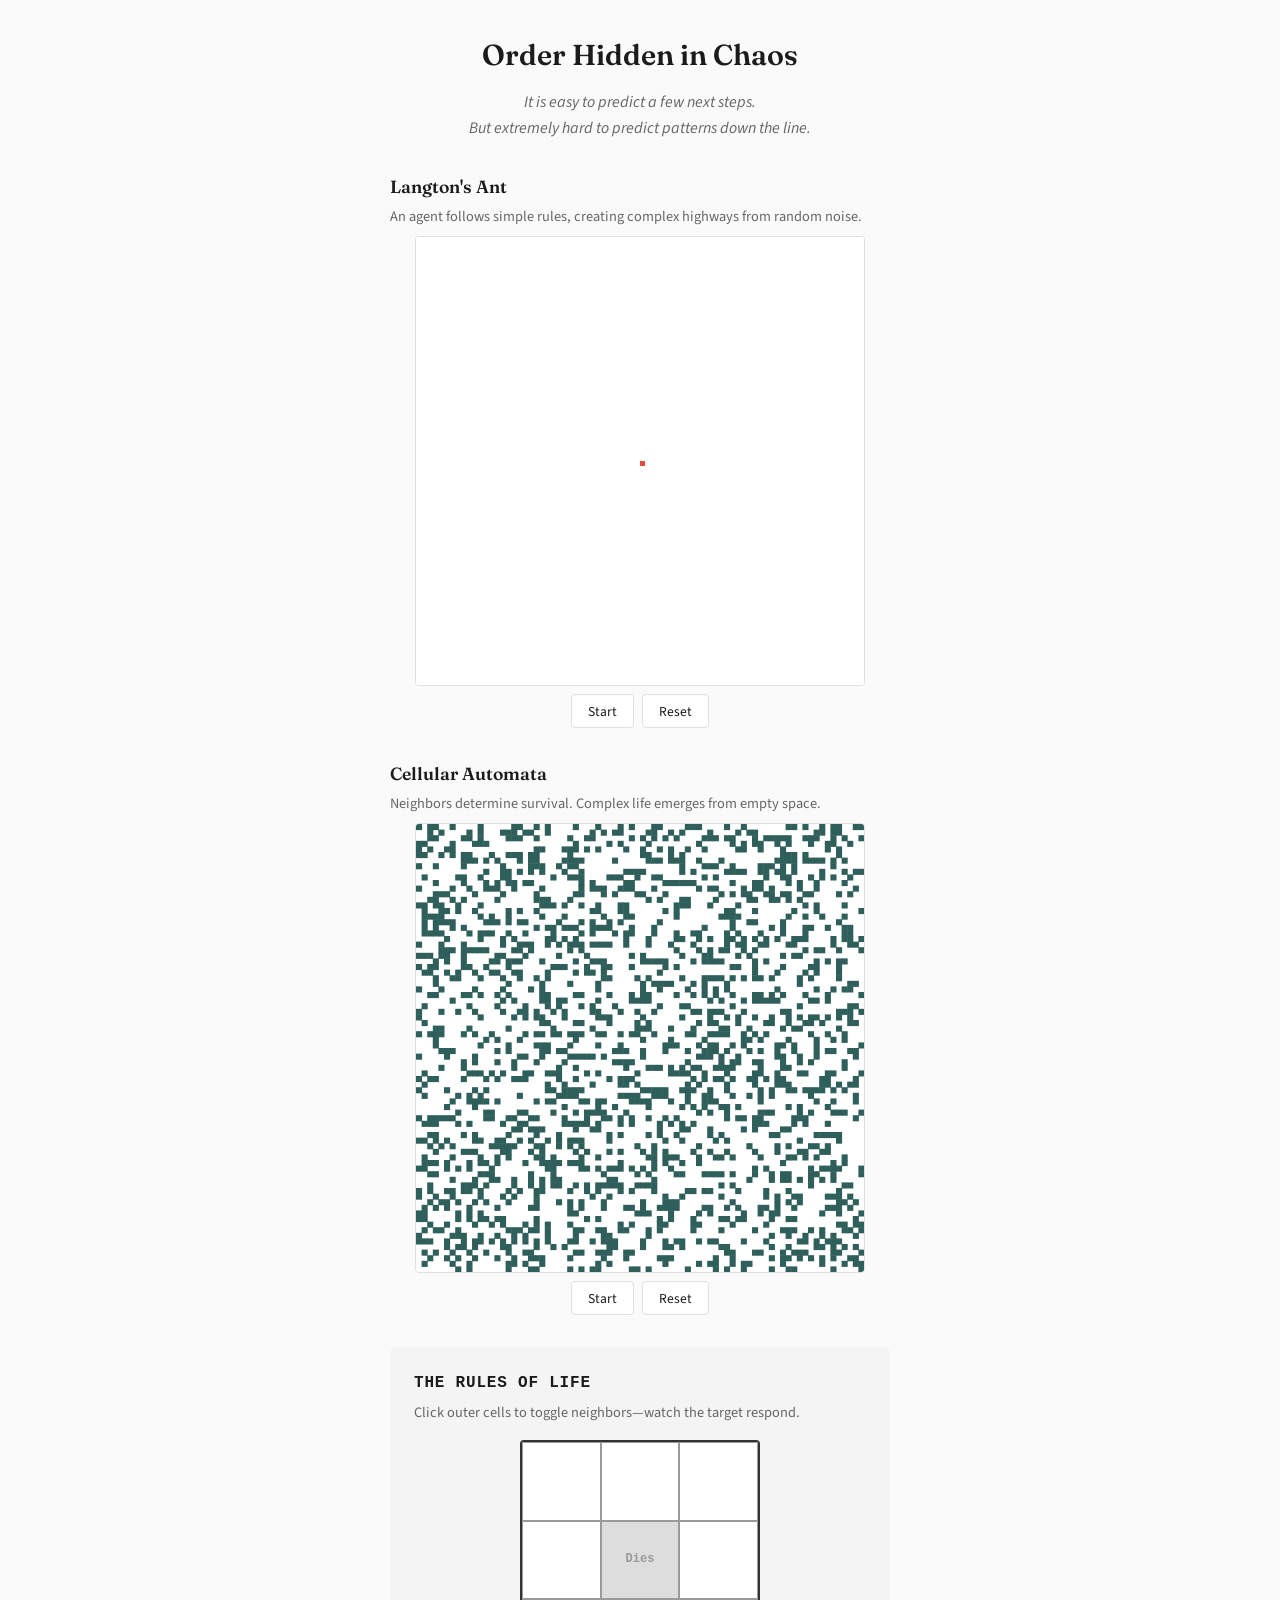
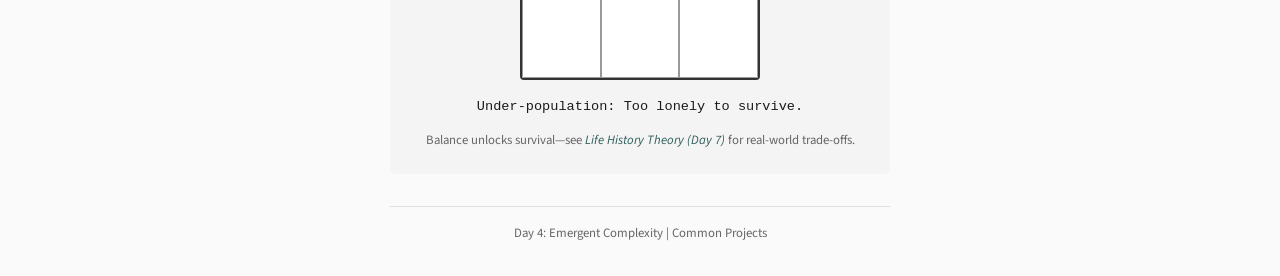
==== commit 170b58d9: "Add Module B: Life Rules Interactive Playground - 3x3 clickable grid to explore Game of Life rules -" ====
--- a/docs/index.html
+++ b/docs/index.html
@@ -38,8 +38,27 @@
       </div>
     </section>
 
+    <section id="life-rules" class="below-fold">
+      <h2>The Rules of Life</h2>
+      <p class="sim-description">Click outer cells to toggle neighbors—watch the target respond.</p>
+      <div class="grid-3x3" role="group" aria-label="Interactive 3x3 grid to explore Game of Life rules">
+        <div class="cell" aria-label="Toggle neighbor cell" tabindex="0"></div>
+        <div class="cell" aria-label="Toggle neighbor cell" tabindex="0"></div>
+        <div class="cell" aria-label="Toggle neighbor cell" tabindex="0"></div>
+        <div class="cell" aria-label="Toggle neighbor cell" tabindex="0"></div>
+        <div class="cell target" id="target-cell">?</div>
+        <div class="cell" aria-label="Toggle neighbor cell" tabindex="0"></div>
+        <div class="cell" aria-label="Toggle neighbor cell" tabindex="0"></div>
+        <div class="cell" aria-label="Toggle neighbor cell" tabindex="0"></div>
+        <div class="cell" aria-label="Toggle neighbor cell" tabindex="0"></div>
+      </div>
+      <p id="feedback-text" class="feedback">Toggle neighbors to see the rules in action.</p>
+      <p class="heuristic-note">Balance unlocks survival—see <em>Life History Theory (Day 7)</em> for real-world trade-offs.</p>
+    </section>
+
     <footer class="site-footer">Day 4: Emergent Complexity | Common Projects</footer>
   </main>
   <script src="js/simulations.js"></script>
+  <script src="js/tutorial.js"></script>
 </body>
 </html>
--- a/docs/css/style.css
+++ b/docs/css/style.css
@@ -111,6 +111,92 @@
   background: #e8e8e8;
 }
 
+/* Below-fold: Life Rules Playground */
+.below-fold {
+  background: #f4f4f4;
+  padding: 1.5rem;
+  border-radius: 6px;
+  margin-bottom: 2rem;
+}
+
+.below-fold h2 {
+  font-family: "Courier New", monospace;
+  font-size: 1rem;
+  font-weight: 600;
+  margin: 0 0 0.25rem;
+  text-transform: uppercase;
+  letter-spacing: 0.05em;
+}
+
+.grid-3x3 {
+  display: grid;
+  grid-template-columns: repeat(3, 1fr);
+  max-width: 240px;
+  margin: 1rem auto;
+  border: 2px solid #333;
+  border-radius: 4px;
+  overflow: hidden;
+}
+
+.grid-3x3 .cell {
+  aspect-ratio: 1;
+  border: 1px solid #999;
+  background: #fff;
+  cursor: pointer;
+  display: flex;
+  align-items: center;
+  justify-content: center;
+  font-family: "Courier New", monospace;
+  font-size: 0.75rem;
+  color: var(--muted);
+  transition: background 0.1s, color 0.1s;
+}
+
+.grid-3x3 .cell:hover:not(.target) {
+  background: #e8e8e8;
+}
+
+.grid-3x3 .cell.active {
+  background: #1c1b1a;
+  color: #fff;
+}
+
+.grid-3x3 .cell.target {
+  background: #f0f0f0;
+  cursor: default;
+  font-weight: 600;
+}
+
+.grid-3x3 .cell.target.alive {
+  background: var(--accent);
+  color: #fff;
+}
+
+.grid-3x3 .cell.target.dead {
+  background: #ddd;
+  color: #999;
+}
+
+.feedback {
+  font-family: "Courier New", monospace;
+  font-size: 0.85rem;
+  text-align: center;
+  color: var(--ink);
+  margin: 0.5rem 0;
+  min-height: 1.2em;
+}
+
+.heuristic-note {
+  font-size: 0.8rem;
+  color: var(--muted);
+  text-align: center;
+  margin-top: 0.75rem;
+}
+
+.heuristic-note em {
+  color: var(--accent);
+}
+
 .site-footer {
   text-align: center;
   font-size: 0.8rem;
@@ -136,4 +222,12 @@
   .simulation-container {
     max-width: 100%;
   }
-}
+
+  .grid-3x3 {
+    max-width: 200px;
+  }
+
+  .below-fold {
+    padding: 1rem;
+  }
+}
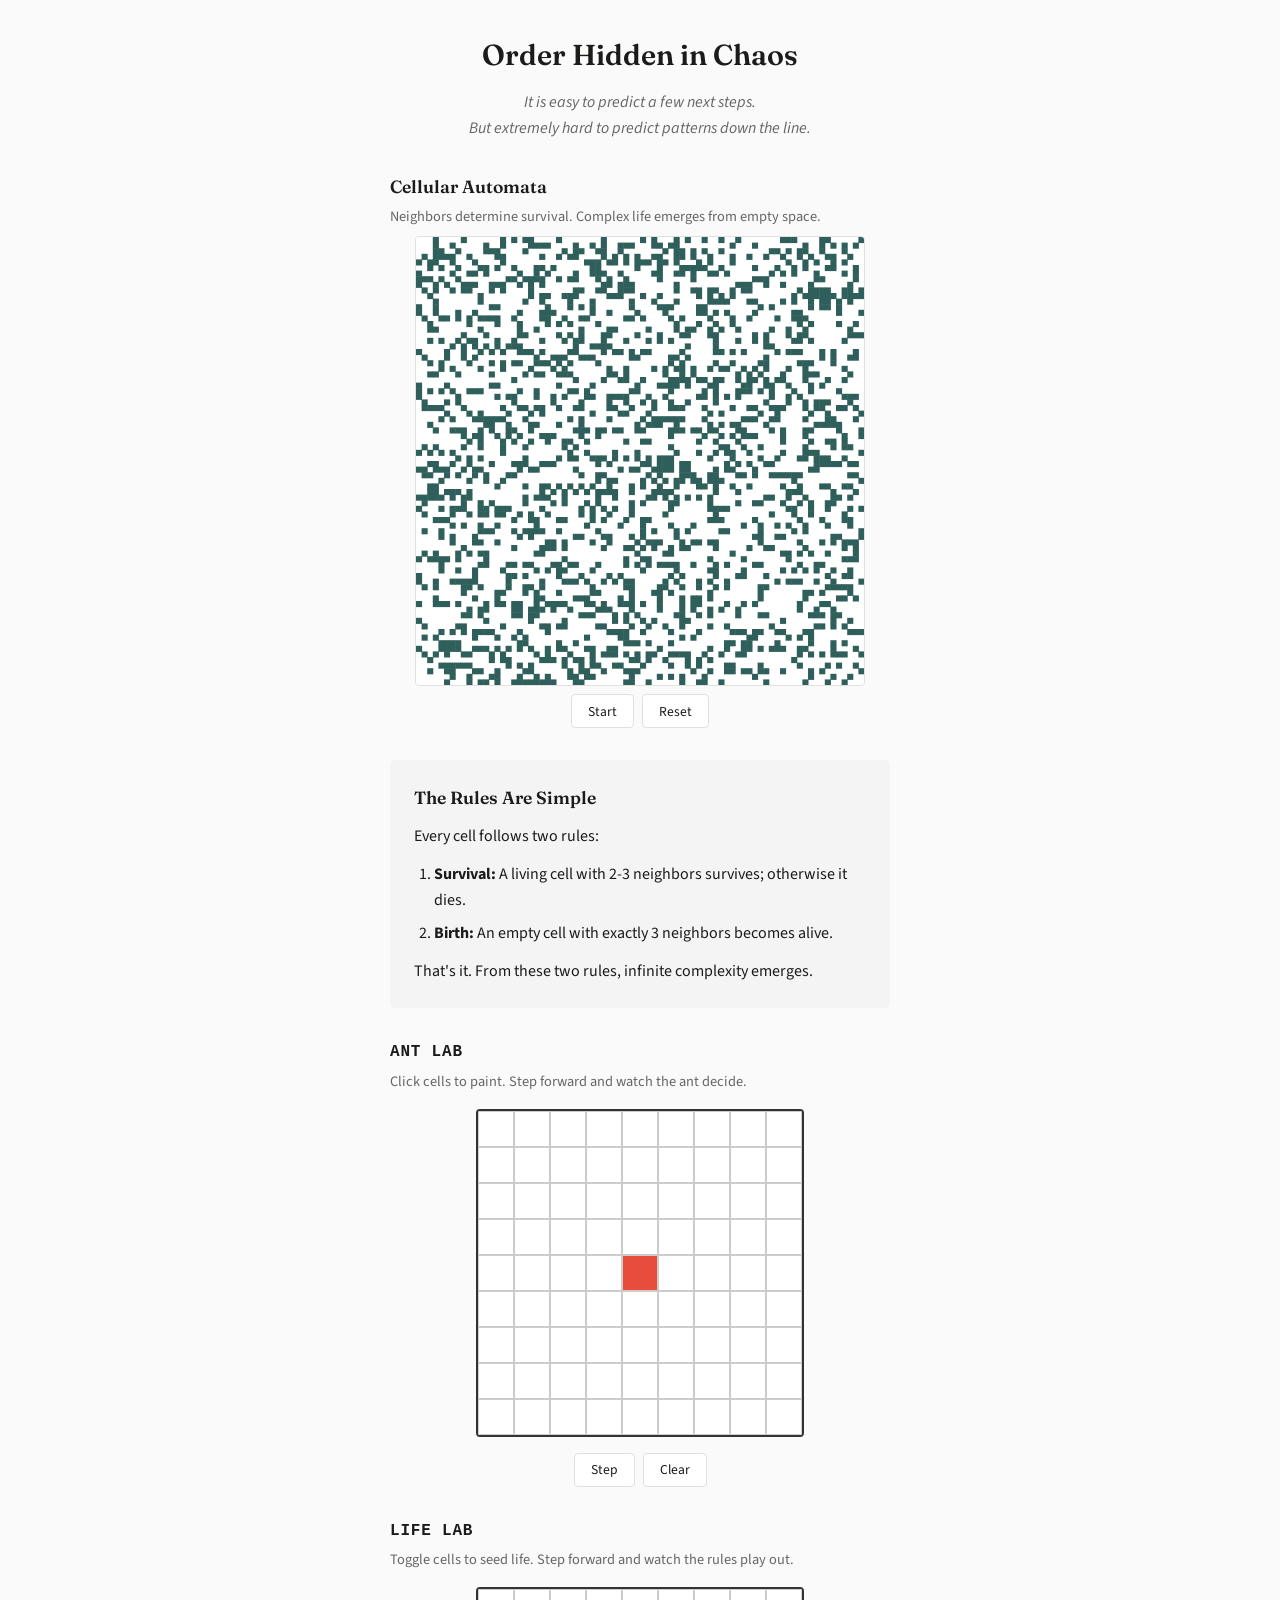
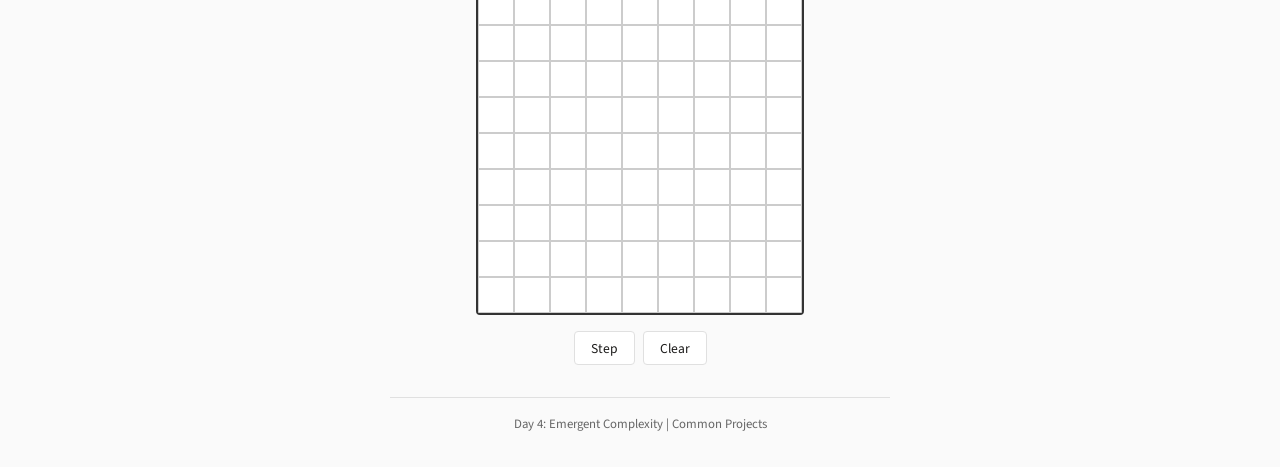
==== commit 8494737e: "Refactor to Visual Hook → Bridge → Lab flow - Keep Cellular Automata canvas as visual hook - Add nar" ====
--- a/docs/index.html
+++ b/docs/index.html
@@ -15,18 +15,6 @@
     </header>
 
     <section class="simulation-section">
-      <h2>Langton's Ant</h2>
-      <p class="sim-description">An agent follows simple rules, creating complex highways from random noise.</p>
-      <div class="simulation-container">
-        <canvas id="ant-canvas" role="img" aria-label="Interactive Langton's Ant simulation showing emergent highway patterns"></canvas>
-      </div>
-      <div class="controls">
-        <button id="ant-start" aria-label="Start Langton's Ant simulation">Start</button>
-        <button id="ant-reset" aria-label="Reset Langton's Ant simulation">Reset</button>
-      </div>
-    </section>
-
-    <section class="simulation-section">
       <h2>Cellular Automata</h2>
       <p class="sim-description">Neighbors determine survival. Complex life emerges from empty space.</p>
       <div class="simulation-container">
@@ -38,22 +26,38 @@
       </div>
     </section>
 
-    <section id="life-rules" class="below-fold">
-      <h2>The Rules of Life</h2>
-      <p class="sim-description">Click outer cells to toggle neighbors—watch the target respond.</p>
-      <div class="grid-3x3" role="group" aria-label="Interactive 3x3 grid to explore Game of Life rules">
-        <div class="cell" aria-label="Toggle neighbor cell" tabindex="0"></div>
-        <div class="cell" aria-label="Toggle neighbor cell" tabindex="0"></div>
-        <div class="cell" aria-label="Toggle neighbor cell" tabindex="0"></div>
-        <div class="cell" aria-label="Toggle neighbor cell" tabindex="0"></div>
-        <div class="cell target" id="target-cell">?</div>
-        <div class="cell" aria-label="Toggle neighbor cell" tabindex="0"></div>
-        <div class="cell" aria-label="Toggle neighbor cell" tabindex="0"></div>
-        <div class="cell" aria-label="Toggle neighbor cell" tabindex="0"></div>
-        <div class="cell" aria-label="Toggle neighbor cell" tabindex="0"></div>
+    <section class="bridge-section">
+      <h2>The Rules Are Simple</h2>
+      <p>Every cell follows two rules:</p>
+      <ol>
+        <li><strong>Survival:</strong> A living cell with 2-3 neighbors survives; otherwise it dies.</li>
+        <li><strong>Birth:</strong> An empty cell with exactly 3 neighbors becomes alive.</li>
+      </ol>
+      <p>That's it. From these two rules, infinite complexity emerges.</p>
+    </section>
+
+    <section class="lab-section">
+      <h2>Ant Lab</h2>
+      <p class="sim-description">Click cells to paint. Step forward and watch the ant decide.</p>
+      <div class="lab-container">
+        <div id="ant-lab" class="lab-grid" role="grid" aria-label="Langton's Ant 9x9 sandbox"></div>
       </div>
-      <p id="feedback-text" class="feedback">Toggle neighbors to see the rules in action.</p>
-      <p class="heuristic-note">Balance unlocks survival—see <em>Life History Theory (Day 7)</em> for real-world trade-offs.</p>
+      <div class="controls">
+        <button id="ant-step">Step</button>
+        <button id="ant-clear">Clear</button>
+      </div>
+    </section>
+
+    <section class="lab-section">
+      <h2>Life Lab</h2>
+      <p class="sim-description">Toggle cells to seed life. Step forward and watch the rules play out.</p>
+      <div class="lab-container">
+        <div id="life-lab" class="lab-grid" role="grid" aria-label="Game of Life 9x9 sandbox"></div>
+      </div>
+      <div class="controls">
+        <button id="life-step">Step</button>
+        <button id="life-clear">Clear</button>
+      </div>
     </section>
 
     <footer class="site-footer">Day 4: Emergent Complexity | Common Projects</footer>
--- a/docs/css/style.css
+++ b/docs/css/style.css
@@ -111,15 +111,35 @@
   background: #e8e8e8;
 }
 
-/* Below-fold: Life Rules Playground */
-.below-fold {
+/* Bridge Section */
+.bridge-section {
   background: #f4f4f4;
   padding: 1.5rem;
   border-radius: 6px;
   margin-bottom: 2rem;
 }
 
-.below-fold h2 {
+.bridge-section h2 {
+  font-family: "Fraunces", Georgia, serif;
+  font-size: 1.1rem;
+  font-weight: 600;
+  margin: 0 0 0.75rem;
+}
+
+.bridge-section ol {
+  margin: 0.75rem 0 0.75rem 1.25rem;
+}
+
+.bridge-section li {
+  margin-bottom: 0.5rem;
+}
+
+/* Lab Sections */
+.lab-section {
+  margin-bottom: 2rem;
+}
+
+.lab-section h2 {
   font-family: "Courier New", monospace;
   font-size: 1rem;
   font-weight: 600;
@@ -128,73 +148,44 @@
   letter-spacing: 0.05em;
 }
 
-.grid-3x3 {
+.lab-container {
+  display: flex;
+  justify-content: center;
+  margin: 1rem 0;
+}
+
+.lab-grid {
   display: grid;
-  grid-template-columns: repeat(3, 1fr);
-  max-width: 240px;
-  margin: 1rem auto;
+  grid-template-columns: repeat(9, 36px);
+  grid-template-rows: repeat(9, 36px);
   border: 2px solid #333;
   border-radius: 4px;
   overflow: hidden;
 }
 
-.grid-3x3 .cell {
-  aspect-ratio: 1;
-  border: 1px solid #999;
+.lab-cell {
+  width: 36px;
+  height: 36px;
+  border: 1px solid #ccc;
   background: #fff;
   cursor: pointer;
-  display: flex;
-  align-items: center;
-  justify-content: center;
-  font-family: "Courier New", monospace;
-  font-size: 0.75rem;
-  color: var(--muted);
-  transition: background 0.1s, color 0.1s;
-}
-
-.grid-3x3 .cell:hover:not(.target) {
+  transition: background 0.1s;
+}
+
+.lab-cell:hover {
   background: #e8e8e8;
 }
 
-.grid-3x3 .cell.active {
+.lab-cell.active {
   background: #1c1b1a;
-  color: #fff;
-}
-
-.grid-3x3 .cell.target {
-  background: #f0f0f0;
-  cursor: default;
-  font-weight: 600;
-}
-
-.grid-3x3 .cell.target.alive {
+}
+
+.lab-cell.ant {
+  background: #e74c3c;
+}
+
+.lab-cell.alive {
   background: var(--accent);
-  color: #fff;
-}
-
-.grid-3x3 .cell.target.dead {
-  background: #ddd;
-  color: #999;
-}
-
-.feedback {
-  font-family: "Courier New", monospace;
-  font-size: 0.85rem;
-  text-align: center;
-  color: var(--ink);
-  margin: 0.5rem 0;
-  min-height: 1.2em;
-}
-
-.heuristic-note {
-  font-size: 0.8rem;
-  color: var(--muted);
-  text-align: center;
-  margin-top: 0.75rem;
-}
-
-.heuristic-note em {
-  color: var(--accent);
 }
 
 .site-footer {
@@ -223,11 +214,17 @@
     max-width: 100%;
   }
 
-  .grid-3x3 {
-    max-width: 200px;
-  }
-
-  .below-fold {
+  .lab-grid {
+    grid-template-columns: repeat(9, 30px);
+    grid-template-rows: repeat(9, 30px);
+  }
+
+  .lab-cell {
+    width: 30px;
+    height: 30px;
+  }
+
+  .bridge-section {
     padding: 1rem;
   }
 }
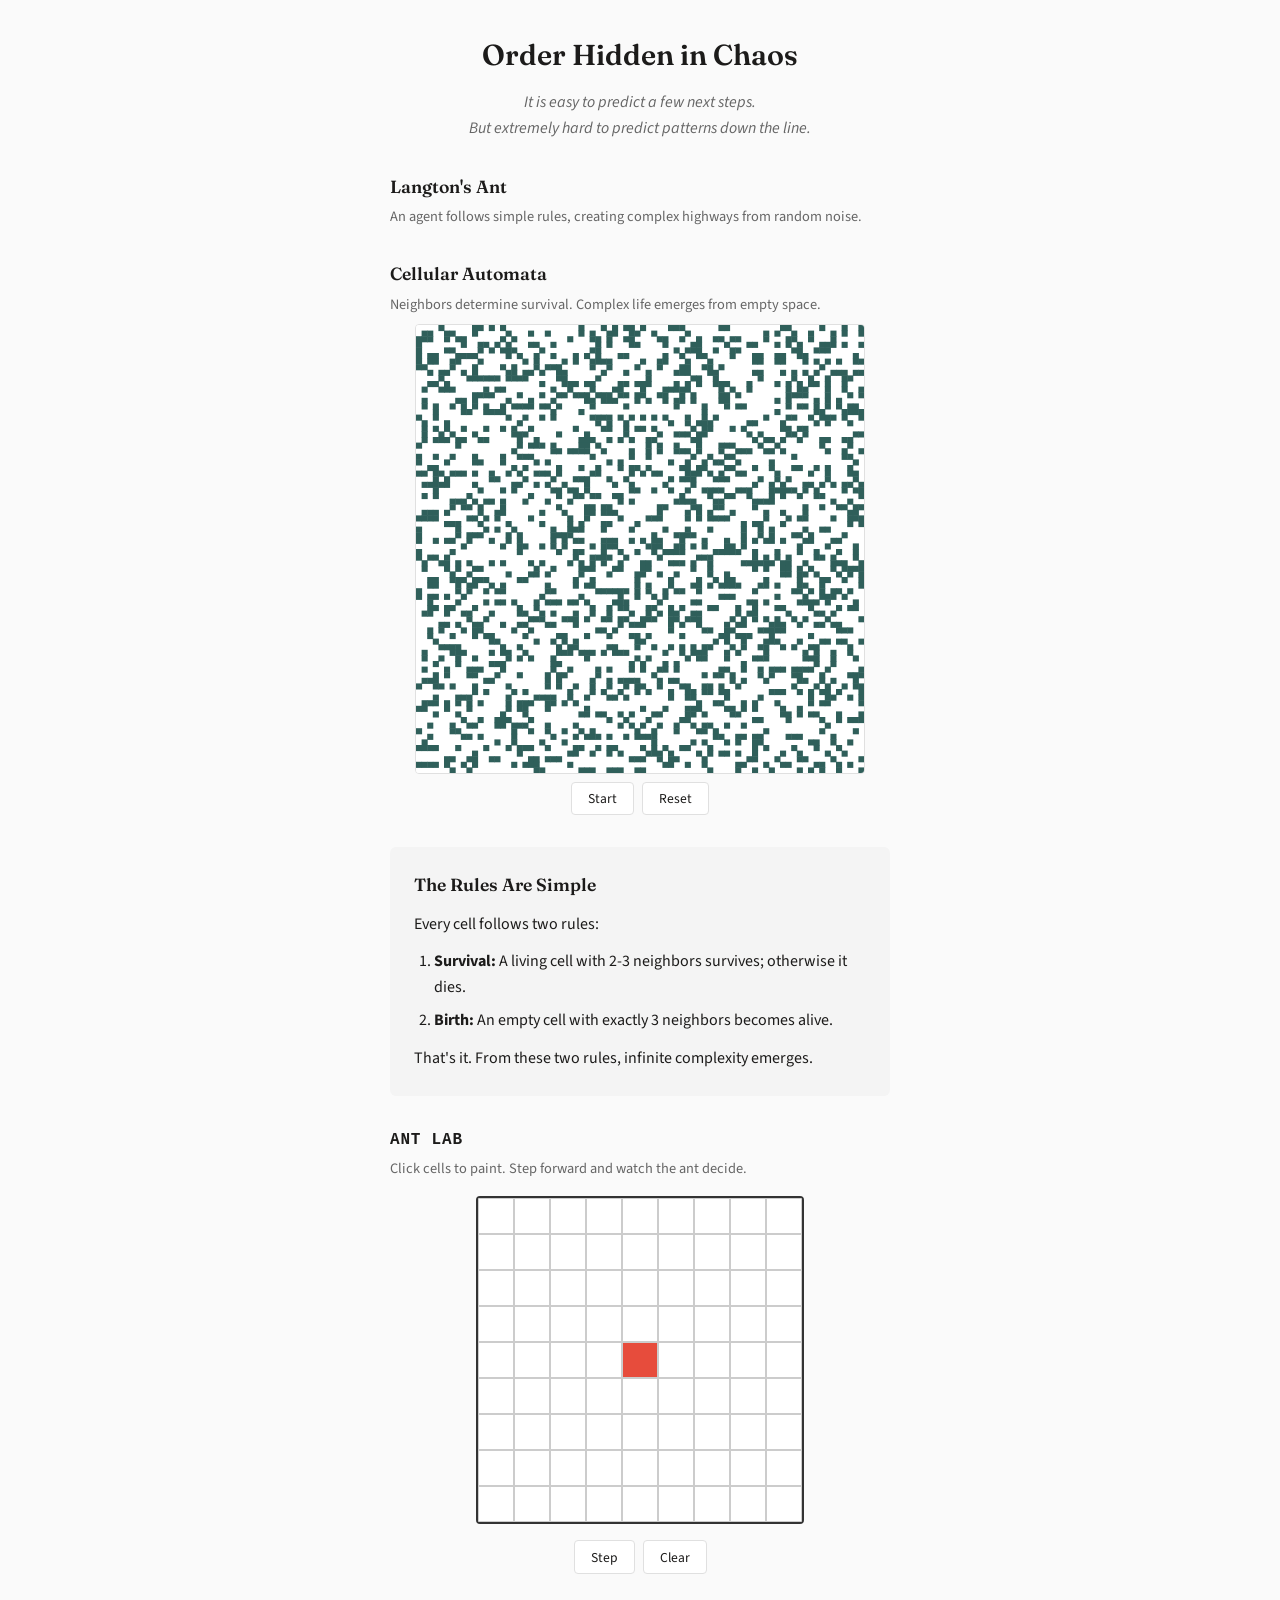
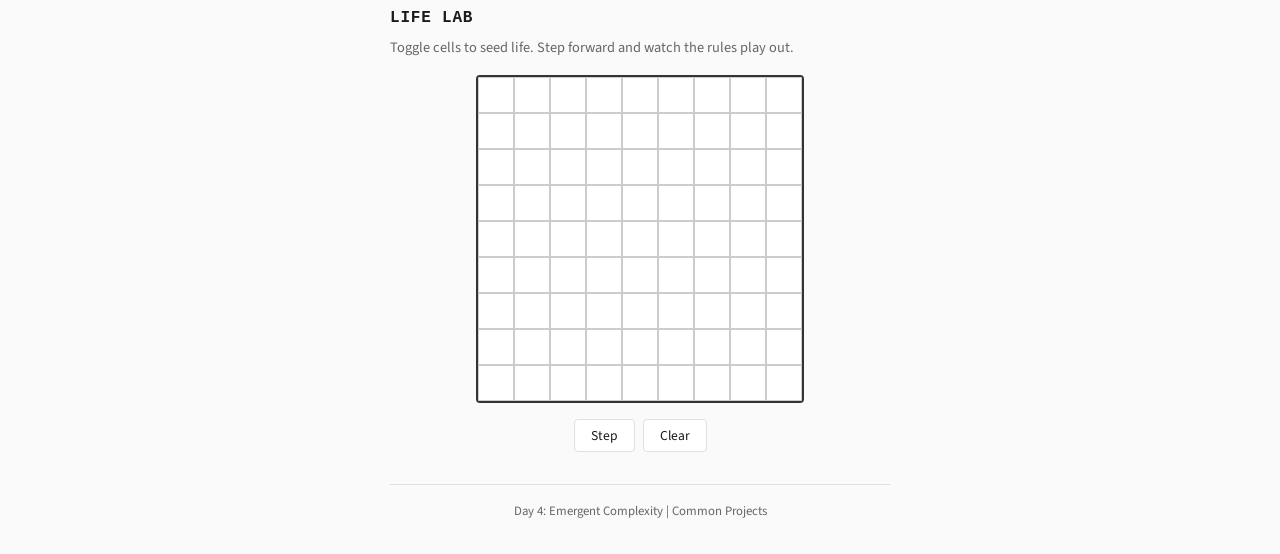
==== commit 0b948483: "Add Langton's Ant intro text above Cellular Automata Co-Authored-By: Claude Opus 4.5 <noreply@anthro" ====
--- a/docs/index.html
+++ b/docs/index.html
@@ -13,6 +13,11 @@
       <h1>Order Hidden in Chaos</h1>
       <p class="manifesto">It is easy to predict a few next steps.<br>But extremely hard to predict patterns down the line.</p>
     </header>
+
+    <section class="simulation-section">
+      <h2>Langton's Ant</h2>
+      <p class="sim-description">An agent follows simple rules, creating complex highways from random noise.</p>
+    </section>
 
     <section class="simulation-section">
       <h2>Cellular Automata</h2>
